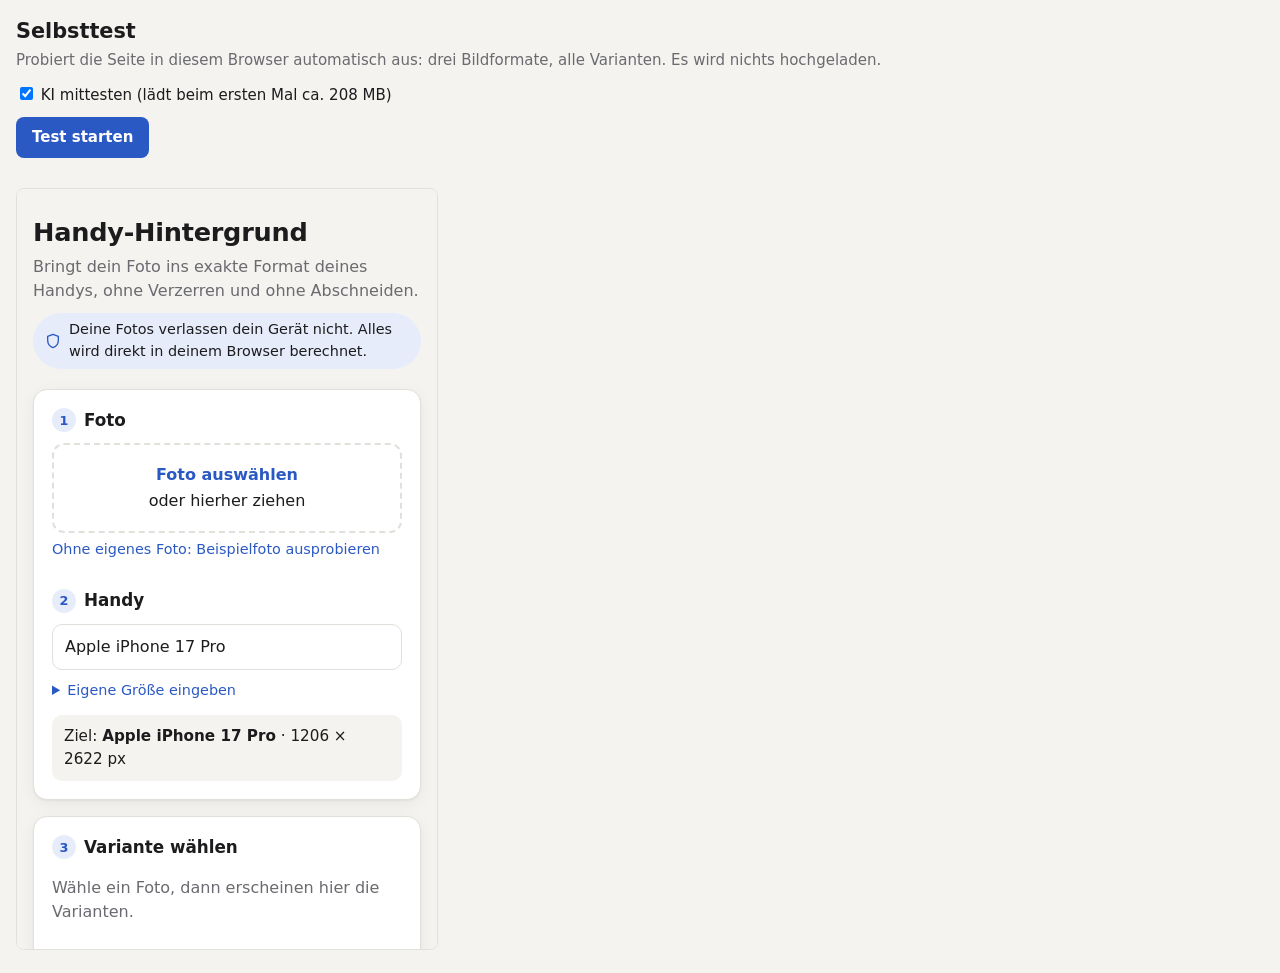
==== test/selbsttest.html @ 2c8a948b "Schritt 6: Selbsttest, Safari-Fixes, Veröffentlichungs-Anleitung - Selbsttest-Seite (test/selbsttest" ====
<!doctype html>
<html lang="de">
<head>
<meta charset="utf-8">
<meta name="viewport" content="width=device-width, initial-scale=1">
<title>Selbsttest</title>
<script src="../js/coi-setup.js"></script>
<script src="../coi-serviceworker.js"></script>
<style>
  :root { --bg: #f4f3ef; --panel: #fff; --fg: #1c1c1e; --muted: #6a6a70; --line: #e2e0da; --ok: #1e7b34; --bad: #b3261e; --accent: #2b59c3; color-scheme: light; }
  @media (prefers-color-scheme: dark) {
    :root:not([data-theme="light"]) { --bg: #131315; --panel: #1d1d20; --fg: #f1f1f3; --muted: #a2a2aa; --line: #34343a; --ok: #6fd08a; --bad: #ff8a80; --accent: #7c9cff; color-scheme: dark; }
  }
  body { margin: 0; padding: 16px; background: var(--bg); color: var(--fg); font: 15px/1.45 system-ui, -apple-system, sans-serif; }
  h1 { font-size: 1.3rem; margin: 0 0 4px; }
  p { margin: 0 0 12px; color: var(--muted); }
  button { padding: 10px 16px; border-radius: 8px; border: 0; background: var(--accent); color: #fff; font: inherit; font-weight: 600; }
  button:disabled { opacity: .5; }
  label { display: block; margin: 10px 0; }
  table { width: 100%; max-width: 720px; border-collapse: collapse; margin-top: 14px; background: var(--panel); border-radius: 8px; overflow: hidden; }
  td { padding: 7px 10px; border-top: 1px solid var(--line); vertical-align: top; word-break: break-word; }
  td:first-child { width: 34%; color: var(--muted); }
  .ok { color: var(--ok); font-weight: 600; } .bad { color: var(--bad); font-weight: 600; }
  #summary { font-size: 1.1rem; font-weight: 700; margin-top: 14px; }
  iframe { width: 100%; max-width: 420px; height: 760px; border: 1px solid var(--line); border-radius: 8px; margin-top: 16px; background: var(--panel); }
</style>
</head>
<body>
<h1>Selbsttest</h1>
<p>Probiert die Seite in diesem Browser automatisch aus: drei Bildformate, alle Varianten. Es wird nichts hochgeladen.</p>
<label><input type="checkbox" id="withAi" checked> KI mittesten (lädt beim ersten Mal ca. 208 MB)</label>
<button id="start">Test starten</button>
<div id="summary"></div>
<table id="out"></table>
<iframe id="app" src="../index.html" title="Seite im Test"></iframe>

<script type="module">
const $ = (id) => document.getElementById(id);
const results = [];
const errors = [];

function row(name, value, ok) {
  results.push({ name, value, ok });
  const tr = document.createElement('tr');
  const a = document.createElement('td'); a.textContent = name;
  const b = document.createElement('td'); b.textContent = value;
  if (ok === true) b.className = 'ok';
  if (ok === false) b.className = 'bad';
  tr.append(a, b);
  $('out').append(tr);
}

const sleep = (ms) => new Promise((r) => setTimeout(r, ms));
async function waitFor(fn, timeoutMs, what) {
  const end = performance.now() + timeoutMs;
  for (;;) {
    try { const v = fn(); if (v) return v; } catch { /* Seite lädt evtl. gerade neu */ }
    if (performance.now() > end) throw new Error(`Zeitüberschreitung: ${what}`);
    await sleep(200);
  }
}

function env() {
  const ua = navigator.userAgent;
  const browser = /Edg\//.test(ua) ? 'Edge' : /Firefox\//.test(ua) ? 'Firefox' : /Chrome\//.test(ua) ? 'Chrome' : /Safari\//.test(ua) ? 'Safari' : 'unbekannt';
  return { ua, browser };
}

async function run() {
  $('start').disabled = true;
  $('out').innerHTML = '';
  const t = performance.now();
  const frame = $('app');
  const { ua, browser } = env();
  row('Browser', ua);
  row('Mehrkern-Freigabe (cross-origin isolated)', String(self.crossOriginIsolated), self.crossOriginIsolated === true);
  row('WebGPU vorhanden', String(!!navigator.gpu));
  row('Prozessorkerne', String(navigator.hardwareConcurrency || '?'));

  // Seite im Rahmen neu laden und Fehler mitschneiden
  frame.src = '../index.html?' + Date.now();
  await waitFor(() => {
    const d = frame.contentDocument;
    return d?.readyState === 'complete' && d.getElementById('targetInfo')?.textContent ? d : null;
  }, 30000, 'Seite laden');
  await sleep(1500); // falls die Seite sich für die Mehrkern-Freigabe noch einmal neu lädt
  await waitFor(() => frame.contentDocument?.getElementById('targetInfo')?.textContent, 30000, 'Seite laden');
  const win = frame.contentWindow;
  const doc = frame.contentDocument;
  row('Mehrkern-Freigabe in der Seite', String(win.crossOriginIsolated), win.crossOriginIsolated === true);
  win.addEventListener('error', (e) => errors.push(e.message));
  win.addEventListener('unhandledrejection', (e) => errors.push(String(e.reason?.message ?? e.reason)));
  await waitFor(() => doc.getElementById('targetInfo').textContent, 10000, 'Geräteliste');
  row('Seite geladen', 'ja', true);

  doc.getElementById('sampleBtn').click();
  await waitFor(() => doc.querySelectorAll('.card').length > 0, 15000, 'Beispielfoto');
  row('Beispielfoto (3:4)', doc.getElementById('sourceInfo').textContent, true);

  const withAi = $('withAi').checked;
  const cases = [
    { w: 1080, h: 1300, label: 'Wenig zu füllen', expect: ['seam', 'lama'] },
    { w: 1206, h: 2622, label: 'Mittel (iPhone 17 Pro)', expect: ['lama', 'blur'] },
    { w: 2560, h: 1440, label: 'Viel (Querformat)', expect: ['combo', 'blur', 'lama'] },
  ];
  for (const c of cases) {
    doc.getElementById('customBox').open = true;
    doc.getElementById('customW').value = c.w;
    doc.getElementById('customH').value = c.h;
    doc.getElementById('customForm').requestSubmit();
    const t0 = performance.now();
    await waitFor(() => doc.getElementById('targetInfo').textContent.includes(`${c.w} × ${c.h}`), 5000, 'Zielgröße');
    await sleep(400);
    const statuses = () => [...doc.querySelectorAll('.card')].map((card) => {
      const s = card.querySelector('.status');
      return { id: card.dataset.id, text: s.hidden ? 'fertig' : s.textContent };
    });
    if (withAi) {
      const lama = doc.querySelector('.card[data-id="lama"]');
      if (lama && /Antippen/.test(lama.querySelector('.status').textContent)) lama.click();
    }
    let final;
    try {
      final = await waitFor(() => {
        const st = statuses();
        const done = st.every((s) => s.text === 'fertig' || (!withAi && /Antippen/.test(s.text)) || /nicht geklappt|fehlgeschlagen/.test(s.text));
        return done ? st : null;
      }, 400000, c.label);
    } catch (err) {
      final = statuses();
      errors.push(err.message);
    }
    const secs = ((performance.now() - t0) / 1000).toFixed(1);
    const ids = final.map((s) => s.id);
    const orderOk = JSON.stringify(ids) === JSON.stringify(c.expect);
    const allOk = final.every((s) => s.text === 'fertig' || (!withAi && /Antippen/.test(s.text)));
    row(`${c.label}: Varianten`, ids.join(', ') + (orderOk ? '' : ` (erwartet: ${c.expect.join(', ')})`), orderOk);
    row(`${c.label}: Ergebnis`, final.map((s) => `${s.id}: ${s.text}`).join(' · ') + ` · ${secs} s`, allOk);
    // Exportgröße prüfen: Die Vorschau zeigt das Ergebnis, die Datei hat genau die Zielgröße
    const sel = doc.querySelector('.card[aria-checked="true"]')?.dataset.id;
    row(`${c.label}: gewählt`, sel ?? '–');
  }

  row('Fehler in der Seite', errors.length ? errors.join(' | ') : 'keine', errors.length === 0);
  const failed = results.filter((r) => r.ok === false).length;
  $('summary').textContent = failed ? `${failed} Punkt(e) nicht in Ordnung` : `Alles in Ordnung (${((performance.now() - t) / 1000).toFixed(0)} s)`;
  $('summary').className = failed ? 'bad' : 'ok';
  $('start').disabled = false;

  // Nur beim Testen auf dem Entwicklungsrechner: Ergebnis an den lokalen Testserver schicken
  if (new URLSearchParams(location.search).has('report')) {
    await fetch('/report', { method: 'POST', body: JSON.stringify({ browser, results, summary: $('summary').textContent }) }).catch(() => {});
  }
}

$('start').addEventListener('click', () => run().catch((err) => { row('Abbruch', err.message, false); $('start').disabled = false; }));
if (new URLSearchParams(location.search).has('auto')) $('start').click();
</script>
</body>
</html>
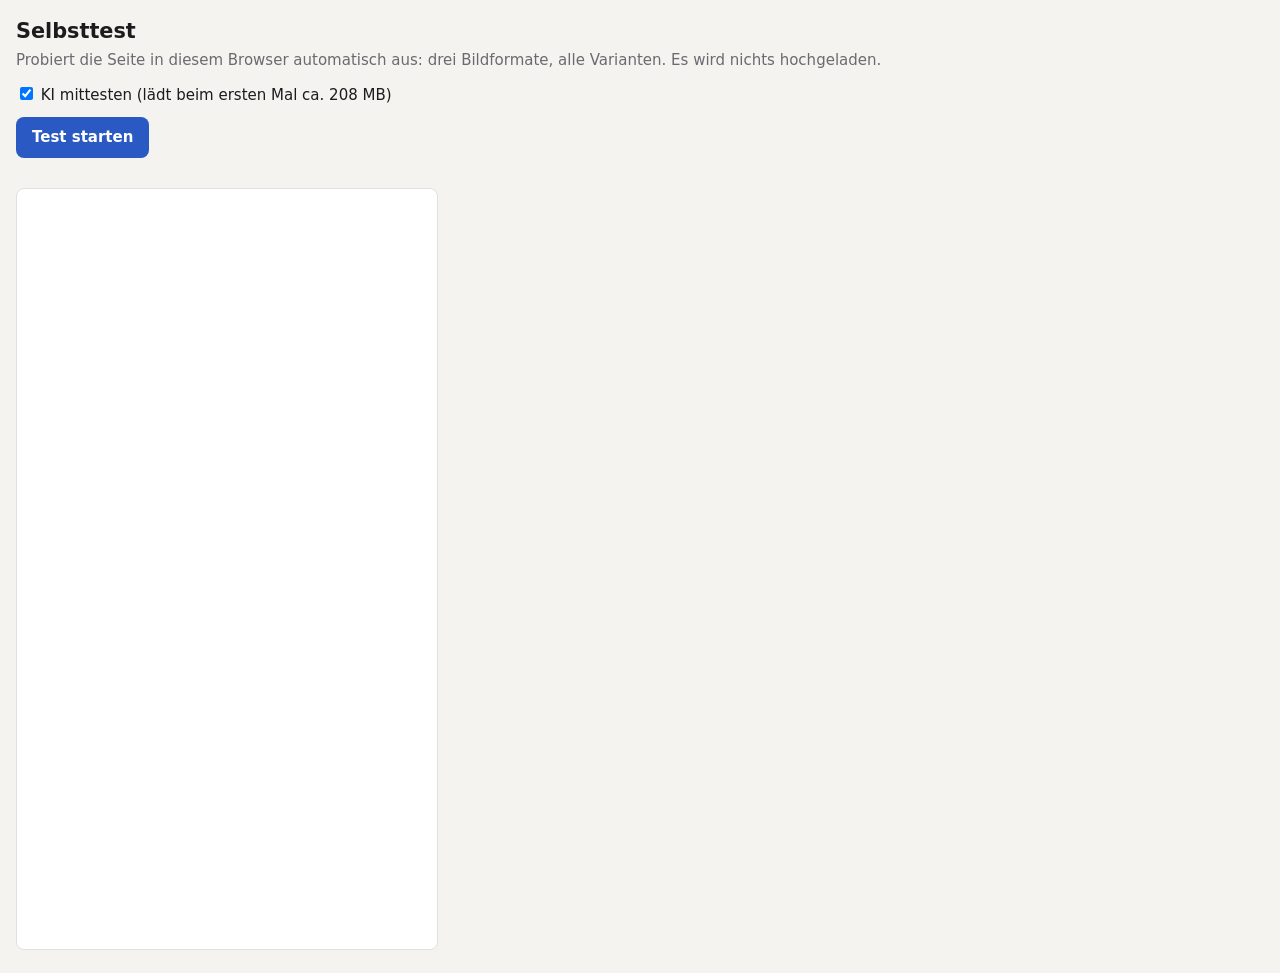
==== commit bd958dc1: "Absturz-Schutz und Speicher-Sparmodus für Handys - Merkt sich, wenn der Browser beim Laden/Vorbereit" ====
--- a/test/selbsttest.html
+++ b/test/selbsttest.html
@@ -30,14 +30,25 @@
 <p>Probiert die Seite in diesem Browser automatisch aus: drei Bildformate, alle Varianten. Es wird nichts hochgeladen.</p>
 <label><input type="checkbox" id="withAi" checked> KI mittesten (lädt beim ersten Mal ca. 208 MB)</label>
 <button id="start">Test starten</button>
+<p id="crash" class="bad" hidden></p>
 <div id="summary"></div>
 <table id="out"></table>
-<iframe id="app" src="../index.html" title="Seite im Test"></iframe>
+<iframe id="app" title="Seite im Test"></iframe>
 
 <script type="module">
 const $ = (id) => document.getElementById(id);
 const results = [];
 const errors = [];
+
+// Ist die Seite beim letzten Test abgestürzt? Die KI notiert vor jeder Phase, wo sie gerade ist.
+// (Muss gelesen werden, bevor die Seite im Rahmen geladen wird, denn die löscht den Eintrag.)
+const PHASES = { laden: 'beim Laden des Modells', vorbereiten: 'beim Vorbereiten der KI', rechnen: 'beim Rechnen' };
+let lastCrash = null;
+try { lastCrash = localStorage.getItem('lamaPhase'); } catch { /* egal */ }
+if (lastCrash) {
+  $('crash').textContent = `Beim letzten Versuch ist der Browser ${PHASES[lastCrash] ?? lastCrash} abgestürzt (vermutlich zu wenig Arbeitsspeicher).`;
+  $('crash').hidden = false;
+}
 
 function row(name, value, ok) {
   results.push({ name, value, ok });
@@ -76,6 +87,8 @@
   row('Mehrkern-Freigabe (cross-origin isolated)', String(self.crossOriginIsolated), self.crossOriginIsolated === true);
   row('WebGPU vorhanden', String(!!navigator.gpu));
   row('Prozessorkerne', String(navigator.hardwareConcurrency || '?'));
+  if (navigator.deviceMemory) row('Arbeitsspeicher (laut Browser)', `${navigator.deviceMemory} GB`);
+  if (lastCrash) row('Absturz beim letzten Versuch', PHASES[lastCrash] ?? lastCrash, false);
 
   // Seite im Rahmen neu laden und Fehler mitschneiden
   frame.src = '../index.html?' + Date.now();
